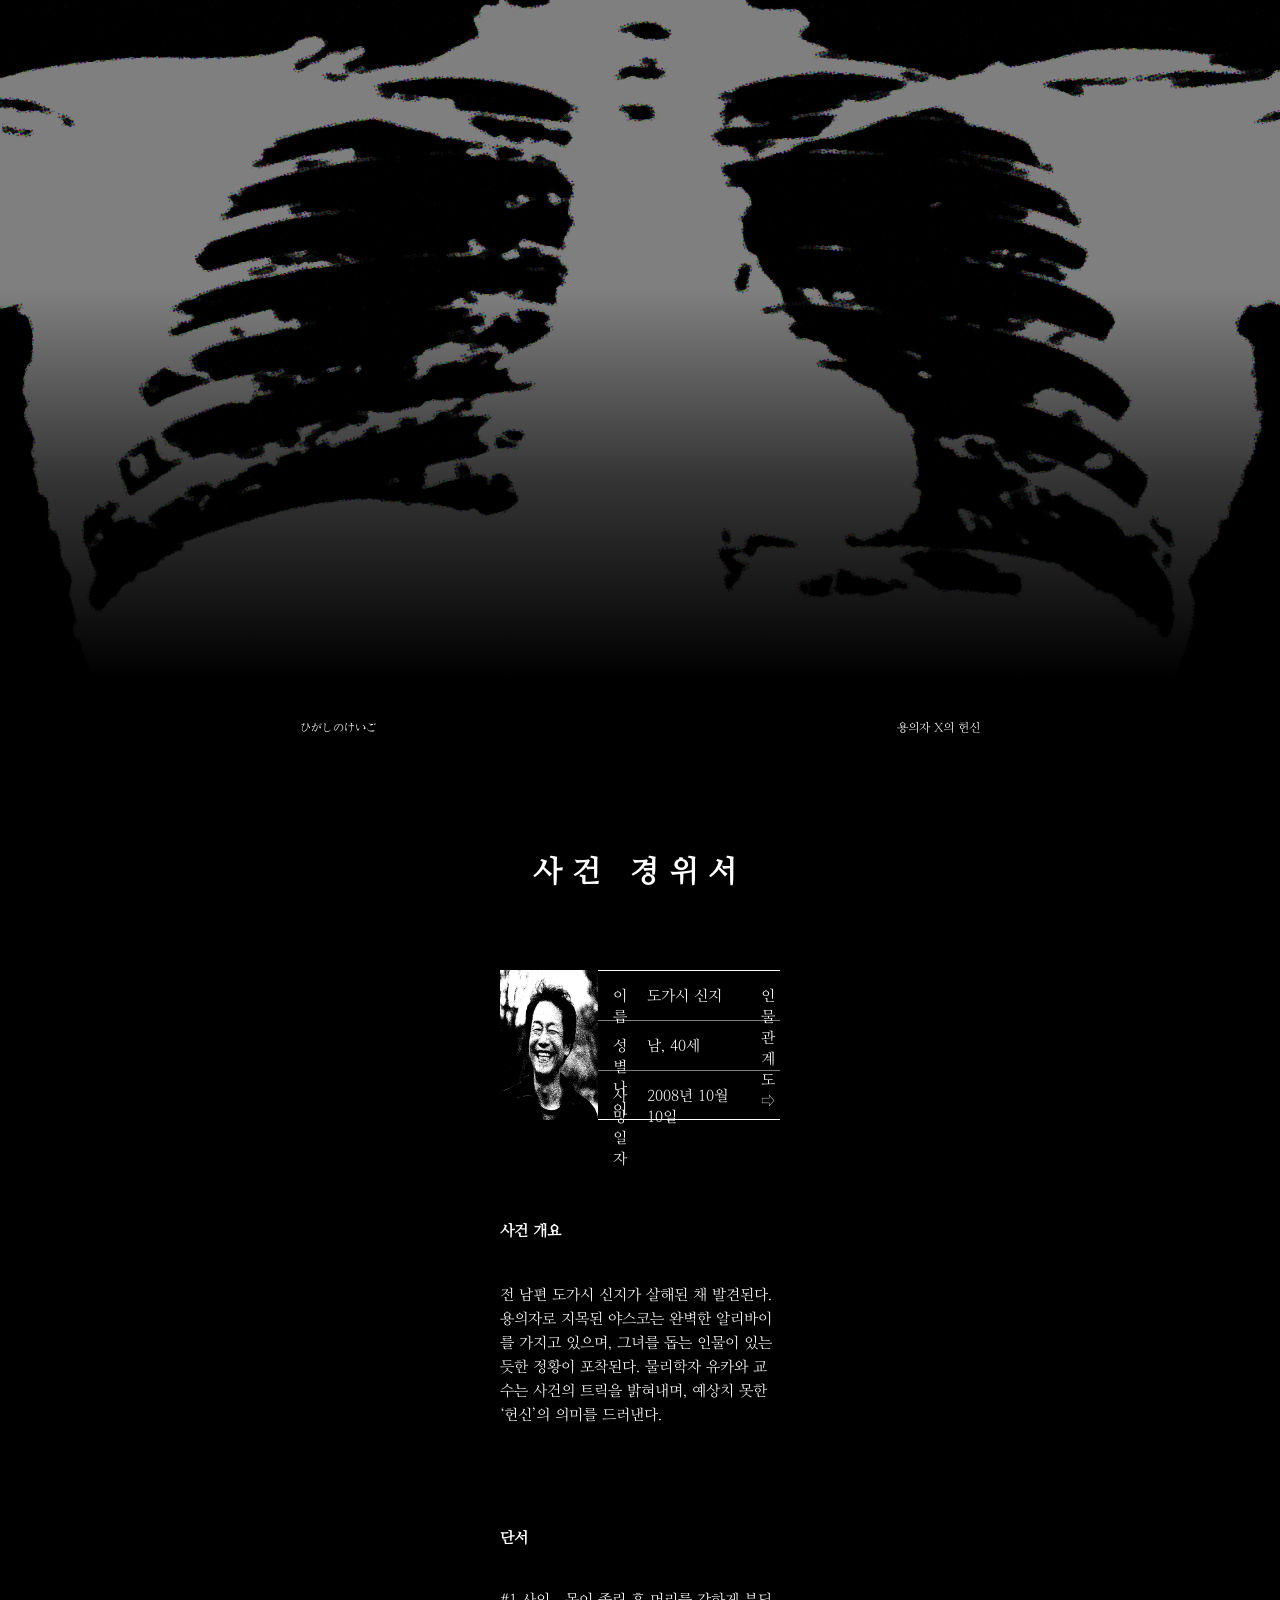
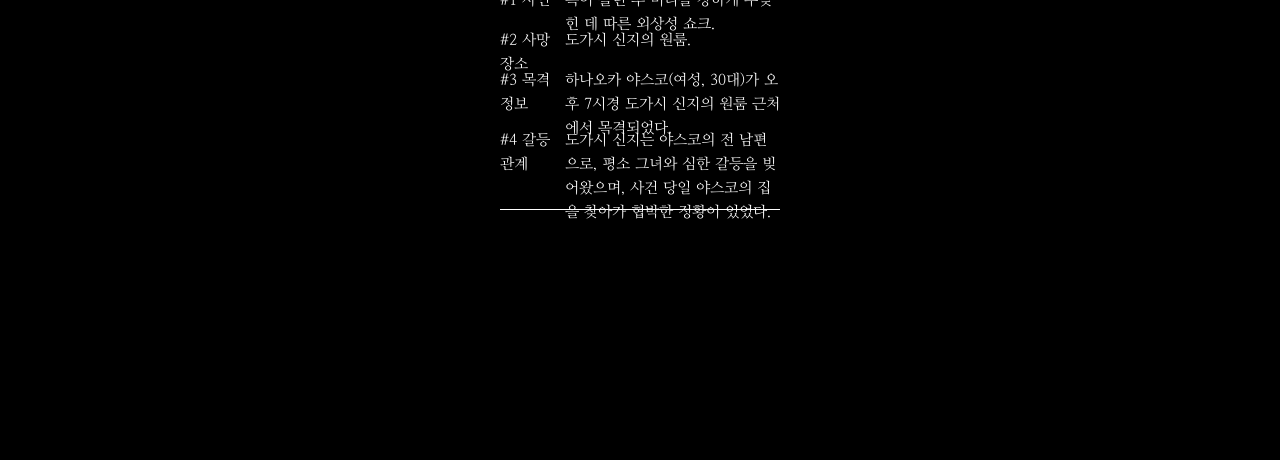
==== x.html @ 92561a84 "Add files via upload" ====
<!DOCTYPE html>
<html lang="ko">
<head>
  <meta charset="utf-8" />
  <meta
  name="viewport"
  content="width=device-width, initial-scale=1, viewport-fit=cover"
/>
<meta name="description" content="히가시노게이고 팬사이트의 사건 경위서" />
<meta name="robots" content="index, nofollow" />
<link rel="stylesheet" href="../normalize.css" />
<link rel="stylesheet" href="../base.css" />
<link rel="stylesheet" href="/page/style1.css" />
<script src="./js/common.js" defer></script>
<title>사건 경위서</title>
</head>
<body>
  <div id="wrapper">
    

    <section id="sub-visual">
      <figure class="sub-visual__image">
        <img src="/background/x.png" alt="배경 이미지" />
      </figure>
      <h1 class="sub_title">사건 경위서</h1>

      <div class="sub-visual__info">
        <div class="name">ひがしのけいご</div>
        <div class="novel">용의자 X의 헌신</div>
      </div>
    </section>

    <main id="main">
      <section class="report-info">

        <section id="faceexample">
          <figure class="face">
            <img src="/page/shinji.png" alt="인물사진" height="100%"  />
          </figure>

          
        <div class="content">
          <div class="g0">이름</div>
          <div class="g1">도가시 신지</div>
          <div class="b"><a href='/page2/x.html'>인물관계도 &#8680;	</a></div>

          <div class="g2">성별 나이</div>
          <div class="g3">남, 40세</div>
          <div class="ga">사망 일자</div>
          <div class="gb">2008년 10월 10일</div>
        </div>
      </section>

      <section class="report-details">
        <h2>사건 개요</h2>
        <p>
          전 남편 도가시 신지가 살해된 채 발견된다. 용의자로 지목된 야스코는 완벽한 알리바이를 가지고 있으며, 그녀를 돕는 인물이 있는 듯한 정황이 포착된다. 물리학자 유카와 교수는 사건의 트릭을 밝혀내며, 예상치 못한 ‘헌신’의 의미를 드러낸다.
        </p>
      </section>

    

      <section class="report-evidence">
        <div class="clue"><h2>단서</h2></div>
        <ul>
          <ol>#1 사인</ol><li>목이 졸린 후 머리를 강하게 부딪힌 데 따른 외상성 쇼크.</li>
          <ol>#2 사망 장소</ol><li>도가시 신지의 원룸.</li>
          <ol>#3 목격 정보</ol><li>하나오카 야스코(여성, 30대)가 오후 7시경 도가시 신지의
            원룸 근처에서 목격되었다.</li>
            <ol>#4 갈등 관계</ol><li>도가시 신지는 야스코의 전 남편으로, 평소 그녀와 심한 갈등을
              빚어왔으며, 사건 당일 야스코의 집을 찾아가 협박한 정황이 있었다.</li>
        </ul>
      </section>
    </main>

  </div>
</body>
</html>
---- base.css ----
@charset "uft-8";

/* Customized reset properties */
html {line-height: 1.4;}
* {box-sizing: border-box;}
h1, h2, h3, h4, h5, h6, ul, ol, li, dl, dt, dd, p, table, blockquote, pre, code {margin: 0; padding: 0;}
h1, h2, h3, h4, h5, h6 {font-weight: 700;}
a {color: inherit; text-decoration: inherit; background-color: transparent;}
img {vertical-align: middle; max-width: 100%; border-style: none;}
li {list-style: none;}
address, em, i, cite {font-style: normal;}
table {border-collapse: collapse;}
table caption {overflow: hidden; width: 1px; height: 1px; margin-top: -1px;}
i[class^="fa"] {position: relative; display: inline-block; vertical-align: middle;}
i[class^="fa"] span {position: absolute; left: -9999px;}
.ir-hidden {position: absolute !important; left: -9999px !important;}









/*

html {line-height: 1.2; -webkit-text-size-adjust: none; text-size-adjust: none;}
body {margin: 0;}
main {display: block;}
* {box-sizing: border-box;}
h1, h2, h3, h4, h5, h6, ul, ol, li, dl, dt, dd, p, table, blockquote, pre, code {margin: 0; padding: 0;}
h1, h2, h3, h4, h5, h6 {font-weight: 700;}
a {color: inherit; text-decoration: inherit; background-color: transparent;}
img {vertical-align: middle; max-width: 100%; border-style: none;}
li {list-style: none;}
address, em, i, cite {font-style: normal;}
table {border-collapse: collapse;}
table caption {overflow: hidden; width: 1px; height: 1px; margin-top: -1px;}
i[class^="fa"] {position: relative; display: inline-block; vertical-align: middle;}
i[class^="fa"] span {position: absolute; left: -9999px;}
.ir-hidden {position: absolute !important; left: -9999px !important;}

*/


/* 참고 : https://necolas.github.io/normalize.css/8.0.1/normalize.css */

/*
[body]
body {font-family: 'HanSansNeo', '나눔고딕', 'NanumGothic', '맑은 고딕', 'malgun gothic', '돋움', Dotum, 'Apple SD Gothic Neo', Helvetica, sans-serif; font-weight: 400; font-size: 14px; color: #1b2529 ; background: #ffffff;}

[animation]
animation: main-bg-animation 3s ease-out 0.1s 1 normal forwards running;
animation: name duration timing-function delay iteration-count direction fill-mode play-state
duration: 0(default), time, initial, inherit
timing-function: ease(default), linear, ease-in, ease-out, ease-in-out, step-start, step-end, steps(int, start|end), cubic-bezier(n, n, n, n), initial, inherit
deley: 0s(default), time, initial, inherit
direction: normal(default), reverse, alternate, alternate-reverse, initial, inherit
iteration-count: 1(default), number, infinite, initial, inherit
fill-mode: none(default), forwards, backwards, both, initial, inherit
play-state: running(default), paused, initial, inherit  (IE에서는 축약표현에 포함시 동작하지 않음, 별도로 사용)

[animation 최종 사용 예시]
animation: main-bg-animation 3s ease-out 0s 1 normal forwards;
animation-play-state: running;

@keyframes main-bg-animation {
    0% {opacity: 1; transform: rotate(0) scale(1);}
    100% {opacity: 0; transform: rotate(-3deg) scale(1.2);}
}

[스크롤바 디자인]
.custom-scroll {overflow: auto; scrollbar-width: thin; scrollbar-color: #e0e0e0; -ms-overflow-style: none;}    /* firefox, IE 고려
.custom-scroll::-webkit-scrollbar {width: 6px;}
.custom-scroll::-webkit-scrollbar-thumb {background-color: transparent; border-radius: 10px;}
.custom-scroll:hover::-webkit-scrollbar-thumb {background-color: rgba(0, 0, 0, 0.2);}
.custom-scroll::-webkit-scrollbar-track {background-color: transparent;}

[fontawesome css 입력]
#main-visual ul.slide > li div.content a::after {content: '\f061'; font-family: 'Font Awesome 6 Free'; font-weight: 700;}

*/
---- page/style1.css ----
@font-face{
    font-family: 'Nanum Myeongjo';
    src: url(/웹폰트/NanumMyeongjo.otf) format('truetype');
    font-weight: normal;
    font-style: normal;
}

html,body{
    height: 100%;
    margin: 0;
    font-family: 'Nanum Myeongjo', serif;
}

.wrapper{
    position: relative;
    width: 100%;
    height: 100%;
}


#main{
    padding-right: 500px;
    padding-left: 500px;
    padding-bottom: 250px;
    background-color: black;
}
.sub-visual__image{
    position: relative;
    width: 100%;
    height: auto;
    margin: 0;
    z-index: -1000;
}

#sub-visual {
    position: relative;
    width: 100%;
    background-image:
    linear-gradient(
    to top,
      rgba(0, 0, 0, 1)   0%,   /* 맨 아래는 완전 블랙 */
      rgba(0, 0, 0, 1)  30%,   /* 30% 지점까지도 블랙 유지 */
      rgba(0, 0, 0, 0.8) 50%,  /* 50% 지점부터 서서히 투명 시작 */
      rgba(0, 0, 0, 0.5)   70%   /* 80% 지점에는 완전 투명 */
    ),
    url("background.jpg");
background-size: cover;
background-position: center;;
}

.sub_title {
    position: absolute;
    display: flex;
    letter-spacing: 10px;
    margin-left: -10px;
    top: 90%;
    left: 50%;          
    transform: translate(-50%, -50%);
    margin: 0;
    font-size: 30px;
    color: white;
    z-index: 10;
}

#faceexample{
    display: flex;
    align-items: flex-start;
    justify-content: space-between;
}
.face{
    position: relative;
    width: 150px;
    height: 150px;
    /* border-top: 2px solid white;
    border-bottom: 2px solid white; */
    background-color: yellow;
    margin: 0;
    z-index: 50;
}

.sub-visual__info{
    position: relative;
    height: 150px;
    display: flex;
    font-size: 12px;

    justify-content: space-between;
    background-color: black;
    color: white;
    width: 100%;
    padding-left: 300px;
    padding-right: 300px;
    padding-bottom: 250px;

}



.b{
    margin-left: auto;
    z-index: 100;
}

.content{
    position: relative;  width: 100%; height: auto;
    display: grid;
    grid-template-columns: 0.3fr 1fr 0.3fr;
    grid-template-rows: repeat(3, 50px);
    font-size: 15px;
    background-color: black;
    color: white;
    text-align: left;
    background-image:
    linear-gradient(white, white),   
    linear-gradient(white, white),   
    linear-gradient(white, white),   
    linear-gradient(white, white);   
    background-repeat: no-repeat;
    background-size:
    100% 1.2px,    
    100% 0.5px,    
    100% 0.5px,    
    100% 1.2px;    
    background-position:
    0   0px,     
    0  50px,      
    0 100px,      
    0   bottom;
}


.content > .ga {
    grid-row:    3;
    grid-column: 1;
}

.content > .gb {
    grid-row:    3;
    grid-column: 2;
}

.content > .b {
    grid-column: 3;      
    grid-row: 1;         
    
}

.content > * {
    padding-top: 16px;
    padding-left: 15px;
}


.report-details{
    position: relative;
    background-color: black;
    color: white;
}

.report-evidence{
    position: relative;
    width: 100%;
}
.report-details{margin-top: 100px; font-size: 15px; line-height: 24px;}

.report-details>h2{
    font-size: 15px;
}
.report-details>p{ margin-top: 40px; }

.report-evidence{margin-top: 30px; }

.clue{
    margin-top: 100px;
    position: relative;
    color: white;
    
}

.clue>h2{
    font-size: 15px;
}

.report-evidence>ul{
    margin-top: 40px;
    position: relative;
    display: grid;
    grid-template-columns: 0.3fr 1fr;
    grid-template-rows: 40px 40px 60px 60px;
    color: white;
    font-size: 15px;
    line-height: 24px;
    width: 100%;
    padding-bottom: 20px;
    border-bottom: solid 1.2px white;
}
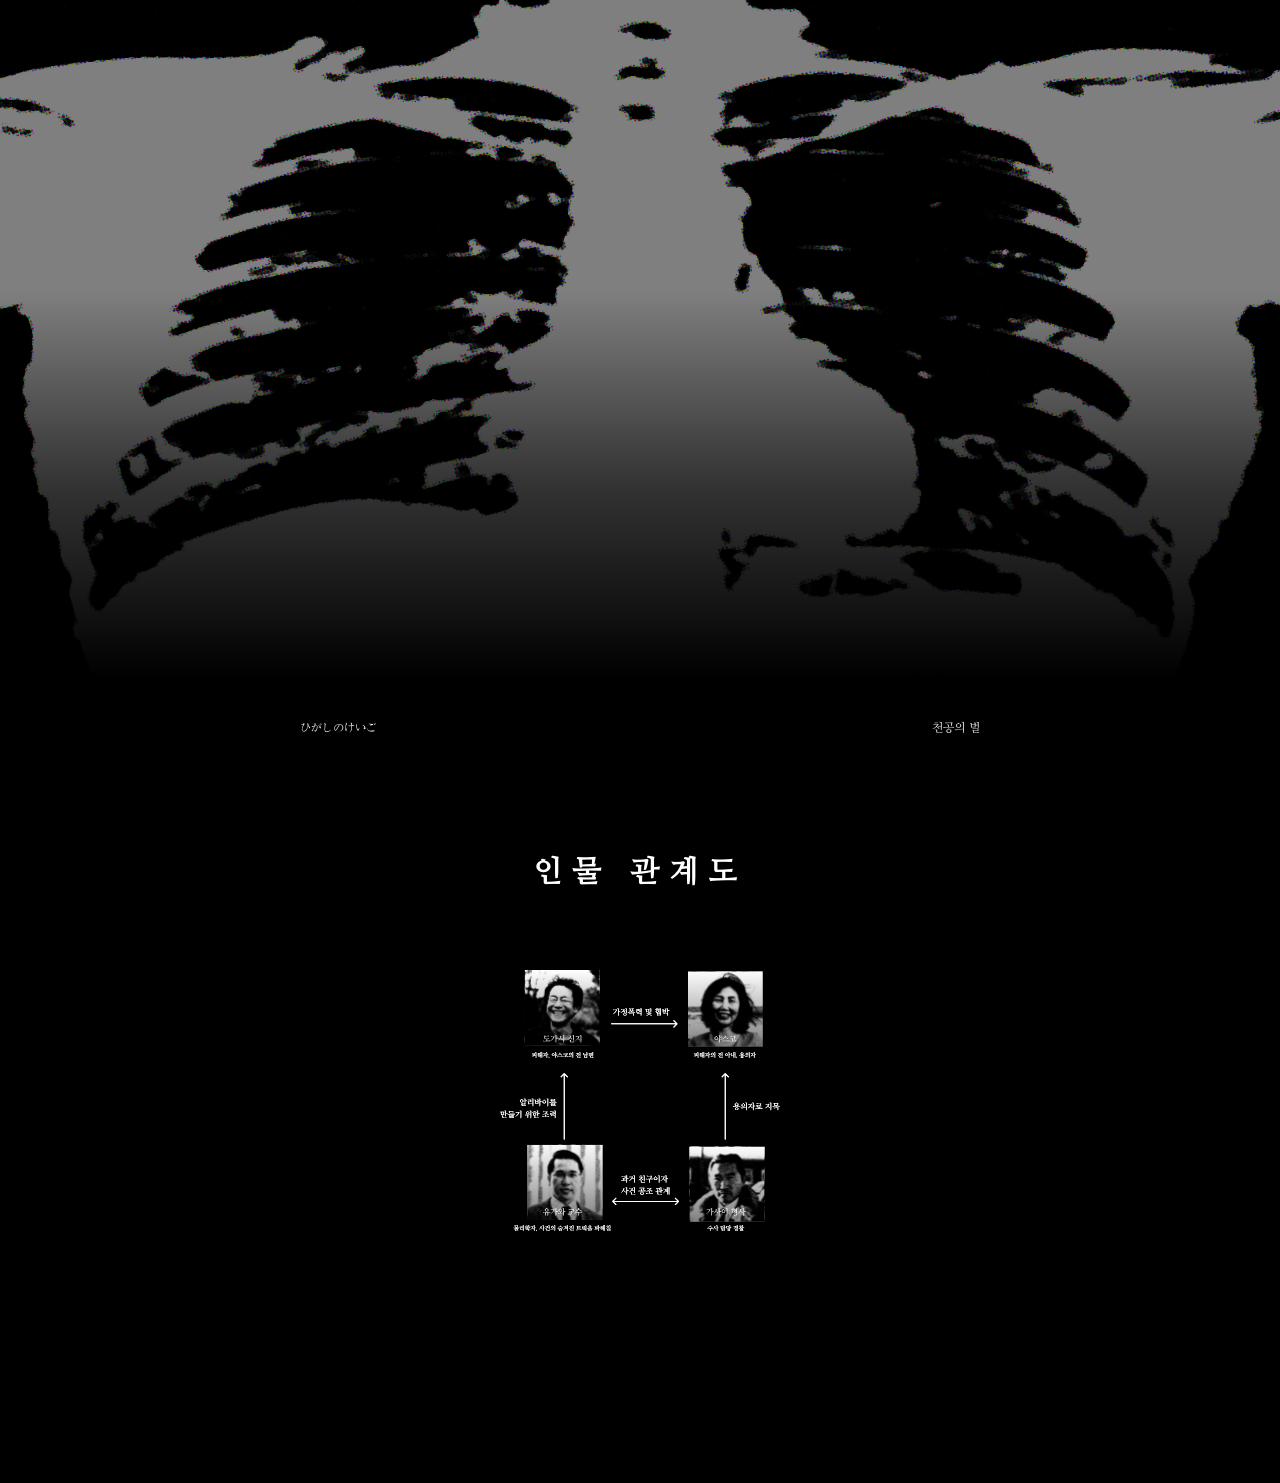
==== commit a6df68bc: "Merge 66793041622d81e13649d94835ddd21eaeee6543 into 13732622e7cc75d6c147a2e5ba2f303fa201670a" ====
--- a/x.html
+++ b/x.html
@@ -22,55 +22,17 @@
       <figure class="sub-visual__image">
         <img src="/background/x.png" alt="배경 이미지" />
       </figure>
-      <h1 class="sub_title">사건 경위서</h1>
+      <h1 class="sub_title">인물 관계도</h1>
 
       <div class="sub-visual__info">
         <div class="name">ひがしのけいご</div>
-        <div class="novel">용의자 X의 헌신</div>
+        <div class="novel">천공의 벌</div>
       </div>
     </section>
 
     <main id="main">
-      <section class="report-info">
-
-        <section id="faceexample">
-          <figure class="face">
-            <img src="/page/shinji.png" alt="인물사진" height="100%"  />
-          </figure>
-
-          
-        <div class="content">
-          <div class="g0">이름</div>
-          <div class="g1">도가시 신지</div>
-          <div class="b"><a href='/page2/x.html'>인물관계도 &#8680;	</a></div>
-
-          <div class="g2">성별 나이</div>
-          <div class="g3">남, 40세</div>
-          <div class="ga">사망 일자</div>
-          <div class="gb">2008년 10월 10일</div>
-        </div>
-      </section>
-
-      <section class="report-details">
-        <h2>사건 개요</h2>
-        <p>
-          전 남편 도가시 신지가 살해된 채 발견된다. 용의자로 지목된 야스코는 완벽한 알리바이를 가지고 있으며, 그녀를 돕는 인물이 있는 듯한 정황이 포착된다. 물리학자 유카와 교수는 사건의 트릭을 밝혀내며, 예상치 못한 ‘헌신’의 의미를 드러낸다.
-        </p>
-      </section>
-
-    
-
-      <section class="report-evidence">
-        <div class="clue"><h2>단서</h2></div>
-        <ul>
-          <ol>#1 사인</ol><li>목이 졸린 후 머리를 강하게 부딪힌 데 따른 외상성 쇼크.</li>
-          <ol>#2 사망 장소</ol><li>도가시 신지의 원룸.</li>
-          <ol>#3 목격 정보</ol><li>하나오카 야스코(여성, 30대)가 오후 7시경 도가시 신지의
-            원룸 근처에서 목격되었다.</li>
-            <ol>#4 갈등 관계</ol><li>도가시 신지는 야스코의 전 남편으로, 평소 그녀와 심한 갈등을
-              빚어왔으며, 사건 당일 야스코의 집을 찾아가 협박한 정황이 있었다.</li>
-        </ul>
-      </section>
+      <img src="/page2/co/x.svg" alt="인물 관계도" />
+      
     </main>
 
   </div>
